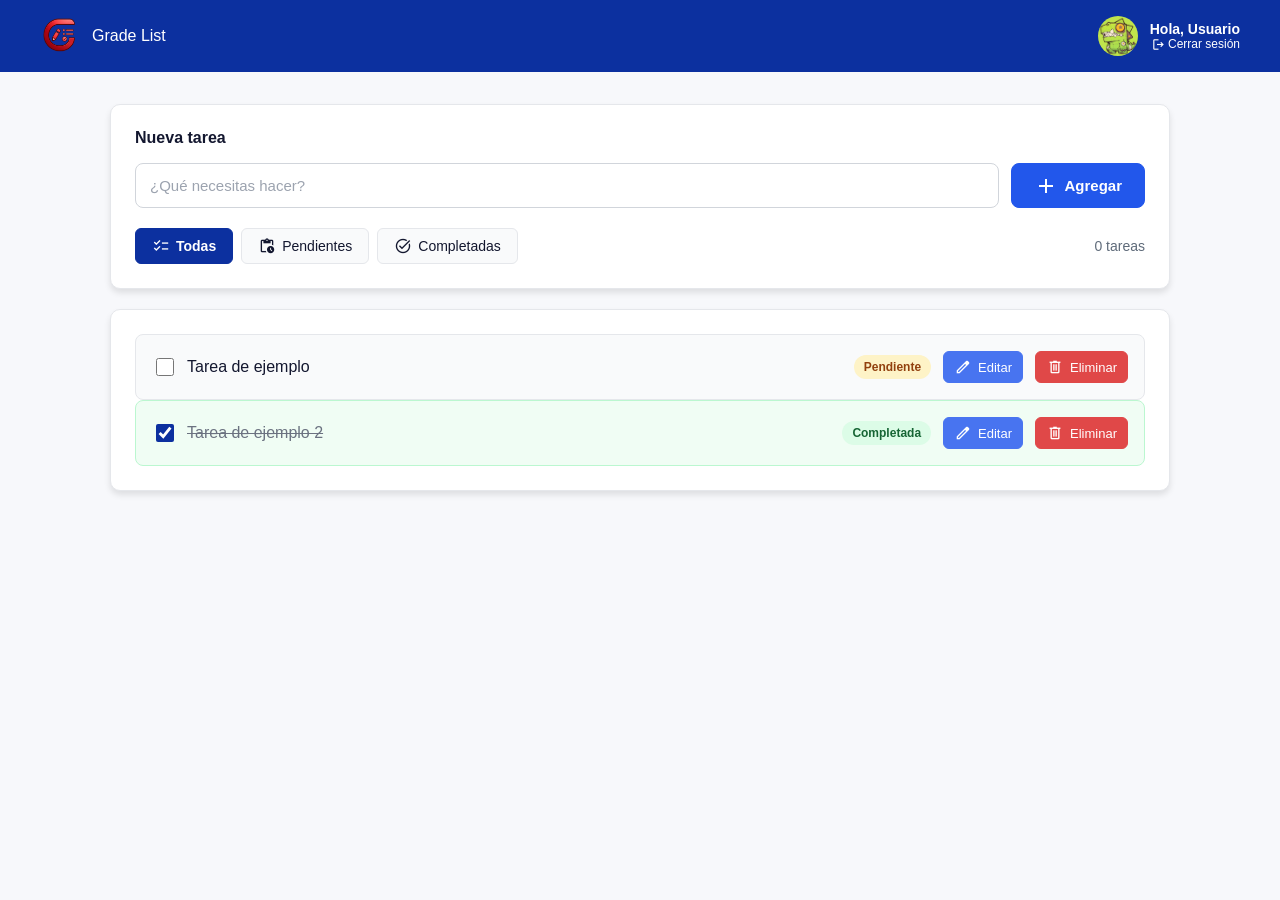
==== index.html @ 2c42d092 "feat: completa estilos responsive del frontend" ====
<!DOCTYPE html>
<html lang="es">

<head>
    <meta charset="UTF-8">

    <meta
        name="viewport"
        content="width=device-width, initial-scale=1.0"
    >

    <link rel="stylesheet" href="./css/styles.css">

    <link
        href="https://fonts.googleapis.com/css2?family=Material+Symbols+Outlined"
        rel="stylesheet"
    >

    <title>Grade List</title>
</head>

<body>

    <header>

        <!-- Identidad de la aplicación -->
        <a href="index.html" class="logo">
            <img
                src="image/logo4.png"
                alt="Logo de Grade List"
            >

            <span>Grade List</span>
        </a>


        <!-- Información del usuario -->
        <div class="usuario">

            <img
                src="image/perfil-usuario.jpg"
                alt="Foto de perfil del usuario"
            >

            <div class="usuario-info">

                <p>Hola, Usuario</p>

                <button type="button">

                    <span
                        class="material-symbols-outlined"
                        aria-hidden="true"
                    >
                        logout
                    </span>

                    Cerrar sesión

                </button>

            </div>

        </div>

    </header>


    <main>

        <h1 class="visually-hidden">
            Mis tareas
        </h1>


        <!-- Tarjeta superior: formulario y filtros -->
        <div class="panel-controles">


            <!-- Crear tarea -->
            <section id="crear-tarea">

                <h2>Nueva tarea</h2>

                <form id="formulario-tarea">

                    <label
                        for="titulo"
                        class="visually-hidden"
                    >
                        Nueva tarea
                    </label>

                    <input
                        type="text"
                        id="titulo"
                        name="titulo"
                        placeholder="¿Qué necesitas hacer?"
                        minlength="3"
                        required
                    >

                    <button type="submit">

                        <span
                            class="material-symbols-outlined"
                            aria-hidden="true"
                        >
                            add
                        </span>

                        Agregar

                    </button>

                </form>

            </section>


            <!-- Mensajes de éxito o error -->
            <div
                id="mensajes"
                class="mensaje"
                aria-live="polite"
            ></div>


            <!-- Filtros -->
            <section id="filtros">

                <h2 class="visually-hidden">
                    Filtrar tareas
                </h2>


                <div class="grupo-filtros">


                    <!-- Todas -->
                    <button
                        type="button"
                        class="filtro activo"
                        data-filtro="todas"
                        aria-pressed="true"
                        aria-label="Mostrar todas las tareas"
                        title="Todas"
                    >

                        <span
                            class="material-symbols-outlined"
                            aria-hidden="true"
                        >
                            checklist
                        </span>

                        <span class="texto-filtro">
                            Todas
                        </span>

                    </button>


                    <!-- Pendientes -->
                    <button
                        type="button"
                        class="filtro"
                        data-filtro="pendientes"
                        aria-pressed="false"
                        aria-label="Mostrar tareas pendientes"
                        title="Pendientes"
                    >

                        <span
                            class="material-symbols-outlined"
                            aria-hidden="true"
                        >
                            pending_actions
                        </span>

                        <span class="texto-filtro">
                            Pendientes
                        </span>

                    </button>


                    <!-- Completadas -->
                    <button
                        type="button"
                        class="filtro"
                        data-filtro="completadas"
                        aria-pressed="false"
                        aria-label="Mostrar tareas completadas"
                        title="Completadas"
                    >

                        <span
                            class="material-symbols-outlined"
                            aria-hidden="true"
                        >
                            task_alt
                        </span>

                        <span class="texto-filtro">
                            Completadas
                        </span>

                    </button>

                </div>


                <!-- Contador -->
                <p id="contador-tareas">

                    <span id="cantidad-tareas">
                        0
                    </span>

                    tareas

                </p>

            </section>

        </div>


        <!-- Tarjeta inferior: lista de tareas -->
        <section id="lista-tareas">

            <h2 class="visually-hidden">
                Lista de tareas
            </h2>


            <ul id="tareas">


                <!-- Tarea pendiente -->
                <li
                    class="tarea"
                    data-estado="pendiente"
                >

                    <label>

                        <input
                            type="checkbox"
                            class="checkbox-tarea"
                        >

                        <span class="titulo">
                            Tarea de ejemplo
                        </span>

                    </label>


                    <span class="estado">
                        Pendiente
                    </span>


                    <button
                        type="button"
                        class="editar"
                        aria-label="Editar tarea"
                        title="Editar"
                    >

                        <span
                            class="material-symbols-outlined"
                            aria-hidden="true"
                        >
                            edit
                        </span>

                        <span class="texto-boton">
                            Editar
                        </span>

                    </button>


                    <button
                        type="button"
                        class="eliminar"
                        aria-label="Eliminar tarea"
                        title="Eliminar"
                    >

                        <span
                            class="material-symbols-outlined"
                            aria-hidden="true"
                        >
                            delete
                        </span>

                        <span class="texto-boton">
                            Eliminar
                        </span>

                    </button>

                </li>


                <!-- Tarea completada -->
                <li
                    class="tarea"
                    data-estado="completada"
                >

                    <label>

                        <input
                            type="checkbox"
                            class="checkbox-tarea"
                            checked
                        >

                        <span class="titulo">
                            Tarea de ejemplo 2
                        </span>

                    </label>


                    <span class="estado">
                        Completada
                    </span>


                    <button
                        type="button"
                        class="editar"
                        aria-label="Editar tarea"
                        title="Editar"
                    >

                        <span
                            class="material-symbols-outlined"
                            aria-hidden="true"
                        >
                            edit
                        </span>

                        <span class="texto-boton">
                            Editar
                        </span>

                    </button>


                    <button
                        type="button"
                        class="eliminar"
                        aria-label="Eliminar tarea"
                        title="Eliminar"
                    >

                        <span
                            class="material-symbols-outlined"
                            aria-hidden="true"
                        >
                            delete
                        </span>

                        <span class="texto-boton">
                            Eliminar
                        </span>

                    </button>

                </li>

            </ul>

        </section>

    </main>


    <footer></footer>

</body>

</html>
---- css/styles.css ----
* {
    box-sizing: border-box;
}

/* Material Symbols */
.material-symbols-outlined {
    line-height: 1;
    vertical-align: middle;
}


/* =========================
   BODY
========================= */

body {
    font-family: Arial, sans-serif;
    margin: 0;
    padding: 0;

    background-color: #F7F8FB;
    color: #13172F;

    min-height: 100vh;
}


/* =========================
   HEADER
========================= */

header {
    display: flex;
    justify-content: space-between;
    align-items: center;

    padding: 16px 40px;

    color: white;
    background-color: #0C309F;
}


/* Logo */

.logo {
    display: flex;
    align-items: center;
    gap: 12px;

    text-decoration: none;
    color: white;
}

.logo img {
    width: 40px;
    height: 40px;

    object-fit: cover;
}


/* Usuario */

.usuario {
    display: flex;
    align-items: center;
    gap: 12px;
}

.usuario-info {
    display: flex;
    flex-direction: column;
    align-items: flex-end;
}

.usuario img {
    width: 40px;
    height: 40px;

    object-fit: cover;
    border-radius: 50%;
}

.usuario-info p {
    margin: 0;

    font-size: 14px;
    font-weight: bold;
}

.usuario-info button {
    display: flex;
    align-items: center;
    gap: 2px;

    padding: 0;

    border: none;

    background: none;
    color: white;

    font-size: 12px;

    cursor: pointer;
}

.usuario-info button .material-symbols-outlined {
    font-size: 15px;
}

.usuario-info button:hover {
    color: #D1D5DB;
}


/* =========================
   MAIN
========================= */

main {
    width: 100%;
    max-width: 1100px;

    margin: 0 auto;
    padding: 32px 20px;
}

main h1 {
    margin-top: 0;
    margin-bottom: 24px;

    font-size: 30px;
}


/* Elementos visibles solo para lectores de pantalla */

.visually-hidden {
    position: absolute;

    width: 1px;
    height: 1px;

    padding: 0;
    margin: -1px;

    overflow: hidden;
    white-space: nowrap;

    border: 0;

    clip-path: inset(50%);
}


/* =========================
   TARJETAS
========================= */

.panel-controles,
#lista-tareas {
    padding: 24px;

    background-color: #FFFFFF;

    border: 1px solid #E5E7EB;
    border-radius: 10px;

    box-shadow: 0 4px 6px rgba(0, 0, 0, 0.1);
}

.panel-controles {
    margin-bottom: 20px;
}


/* =========================
   CREAR TAREA
========================= */

#crear-tarea {
    margin-bottom: 20px;
}

#crear-tarea h2 {
    margin: 0 0 16px;

    font-size: 16px;
    font-weight: 700;

    color: #13172F;
}


/* Formulario */

#formulario-tarea {
    display: flex;
    align-items: stretch;

    gap: 12px;
}

#formulario-tarea input {
    flex: 1;

    min-width: 0;
    height: 45px;

    padding: 0 14px;

    border: 1px solid #D1D5DB;
    border-radius: 8px;

    background-color: #FFFFFF;
    color: #13172F;

    font-size: 15px;

    outline: none;

    transition:
        border-color 0.2s,
        box-shadow 0.2s;
}

#formulario-tarea input::placeholder {
    color: #9CA3AF;
}

#formulario-tarea input:focus {
    border-color: #2257EB;

    box-shadow:
        0 0 0 3px rgba(34, 87, 235, 0.12);
}


/* Botón agregar */

#formulario-tarea button {
    display: flex;
    align-items: center;
    justify-content: center;

    gap: 6px;

    min-width: 110px;
    height: 45px;

    padding: 0 22px;

    border: 1px solid #2257EB;
    border-radius: 8px;

    background-color: #2257EB;
    color: #FFFFFF;

    font-size: 15px;
    font-weight: 600;

    cursor: pointer;

    transition:
        background-color 0.2s,
        border-color 0.2s,
        transform 0.1s;
}

#formulario-tarea button:hover {
    background-color: #1745C7;
    border-color: #1745C7;
}

#formulario-tarea button:active {
    transform: scale(0.98);
}


/* =========================
   MENSAJES
========================= */

.mensaje {
    padding: 12px 16px;
    margin-bottom: 20px;

    border-radius: 8px;

    font-size: 14px;
}

.mensaje:empty {
    display: none;
}

.mensaje.exito {
    color: #166534;

    background-color: #DCFCE7;

    border: 1px solid #86EFAC;
}

.mensaje.error {
    color: #991B1B;

    background-color: #FEE2E2;

    border: 1px solid #FCA5A5;
}


/* =========================
   FILTROS
========================= */

#filtros {
    display: flex;
    justify-content: space-between;
    align-items: center;

    gap: 16px;

    flex-wrap: wrap;
}

.grupo-filtros {
    display: flex;

    gap: 8px;

    flex-wrap: wrap;
}

.filtro {
    display: flex;
    align-items: center;

    gap: 6px;

    padding: 8px 16px;

    border: 1px solid #E5E7EB;
    border-radius: 6px;

    background-color: #F9FAFB;
    color: #13172F;

    cursor: pointer;

    font-size: 14px;

    transition:
        background-color 0.2s,
        border-color 0.2s,
        color 0.2s;
}

.filtro .material-symbols-outlined {
    font-size: 18px;
}

.filtro.activo {
    background-color: #0C309F;
    color: #FFFFFF;

    border-color: #0C309F;

    font-weight: 600;
}

.filtro.activo:hover {
    background-color: #09277F;
    border-color: #09277F;
}

.filtro:hover:not(.activo) {
    background-color: #EEF3FF;
    color: #0C309F;

    border-color: #0C309F;
}


/* Contador */

#contador-tareas {
    margin: 0;

    color: #5F6B7A;

    font-size: 14px;

    white-space: nowrap;
}


/* =========================
   LISTA DE TAREAS
========================= */

#tareas {
    list-style: none;

    margin: 0;
    padding: 0;
}


/* Cada tarea */

.tarea {
    display: flex;
    align-items: center;

    gap: 12px;

    padding: 16px;

    border: 1px solid #E5E7EB;
    border-radius: 8px;

    background-color: #F9FAFB;
}


/* Checkbox + título */

.tarea label {
    display: flex;
    align-items: center;

    gap: 10px;

    flex: 1;
}

.checkbox-tarea {
    width: 18px;
    height: 18px;

    accent-color: #0C309F;

    cursor: pointer;
}


/* Estado */

.estado {
    padding: 5px 10px;

    border-radius: 20px;

    background-color: #FEF3C7;
    color: #92400E;

    font-size: 12px;
    font-weight: 600;
}


/* =========================
   BOTONES DE TAREA
========================= */

.tarea button {
    display: flex;
    align-items: center;

    gap: 6px;

    padding: 6px 10px;

    border-radius: 6px;

    color: white;

    font-size: 13px;
    font-weight: 500;

    cursor: pointer;

    transition: background-color 0.2s;
}

.tarea button .material-symbols-outlined {
    font-size: 18px;
}


/* Editar */

.editar {
    background-color: #4874F0;

    border: 1px solid #4874F0;
}

.editar:hover {
    background-color: #315FDF;

    border-color: #315FDF;
}


/* Eliminar */

.eliminar {
    background-color: #E04848;

    border: 1px solid #E04848;
}

.eliminar:hover {
    background-color: #C93434;

    border-color: #C93434;
}


/* =========================
   TAREA COMPLETADA
========================= */

.tarea[data-estado="completada"] {
    background-color: #F0FDF4;

    border-color: #BBF7D0;
}

.tarea[data-estado="completada"] .titulo {
    color: #6B7280;

    text-decoration: line-through;
}

.tarea[data-estado="completada"] .estado {
    background-color: #DCFCE7;
    color: #166534;
}


/* =========================
   RESPONSIVE
========================= */

@media (max-width: 600px) {

    /* Header */

    header {
        padding: 8px 20px;
    }

    .logo {
        gap: 6px;
    }

    .logo img {
        width: 30px;
        height: 30px;
    }

    .usuario {
        gap: 6px;
    }

    .usuario img {
        width: 30px;
        height: 30px;
    }

    .usuario-info p {
        font-size: 12px;
    }

    .usuario-info button {
        font-size: 11px;
    }

    .usuario-info button .material-symbols-outlined {
        font-size: 14px;
    }


    /* Main */

    main {
        padding: 20px 12px;
    }


    /* Tarjetas */

    .panel-controles,
    #lista-tareas {
        padding: 12px;
    }

    .panel-controles {
        margin-bottom: 10px;
    }


    /* Crear tarea */

    #crear-tarea {
        margin-bottom: 10px;
    }

    #crear-tarea h2 {
        margin: 0 0 10px;

        font-size: 13px;
    }


    /* Formulario */

    #formulario-tarea {
        gap: 6px;
    }

    #formulario-tarea input {
        height: 42px;

        padding: 0 12px;

        font-size: 14px;
    }

    #formulario-tarea button {
        min-width: 105px;
        height: 42px;

        padding: 0 12px;

        font-size: 13px;
        font-weight: 600;
    }


    /* Filtros */

    #filtros {
        gap: 10px;
    }

    .filtro .texto-filtro {
        display: none;
    }

    .filtro {
        display: flex;
        align-items: center;
        justify-content: center;

        width: 36px;
        height: 36px;

        padding: 0;
    }

    .filtro .material-symbols-outlined {
        font-size: 19px;
    }


    /* Contador */

    #contador-tareas {
        margin: 0;

        font-size: 14px;

        white-space: nowrap;
    }


    /* Tareas */

    .tarea {
        gap: 6px;

        padding: 7px;
    }

    .tarea label {
        min-width: 0;

        gap: 8px;
    }

    .tarea .titulo {
        font-size: 14px;

        line-height: 1.15;

        overflow-wrap: anywhere;
    }


    /* Estado */

    .estado {
        padding: 4px 7px;

        font-size: 10px;

        white-space: nowrap;
    }


    /* Ocultar texto de botones */

    .tarea .texto-boton {
        display: none;
    }


    /* Botones editar/eliminar */

    .tarea button {
        display: flex;
        align-items: center;
        justify-content: center;

        width: 32px;
        height: 32px;

        padding: 0;

        flex-shrink: 0;
    }

    .tarea button .material-symbols-outlined {
        font-size: 17px;
    }
}
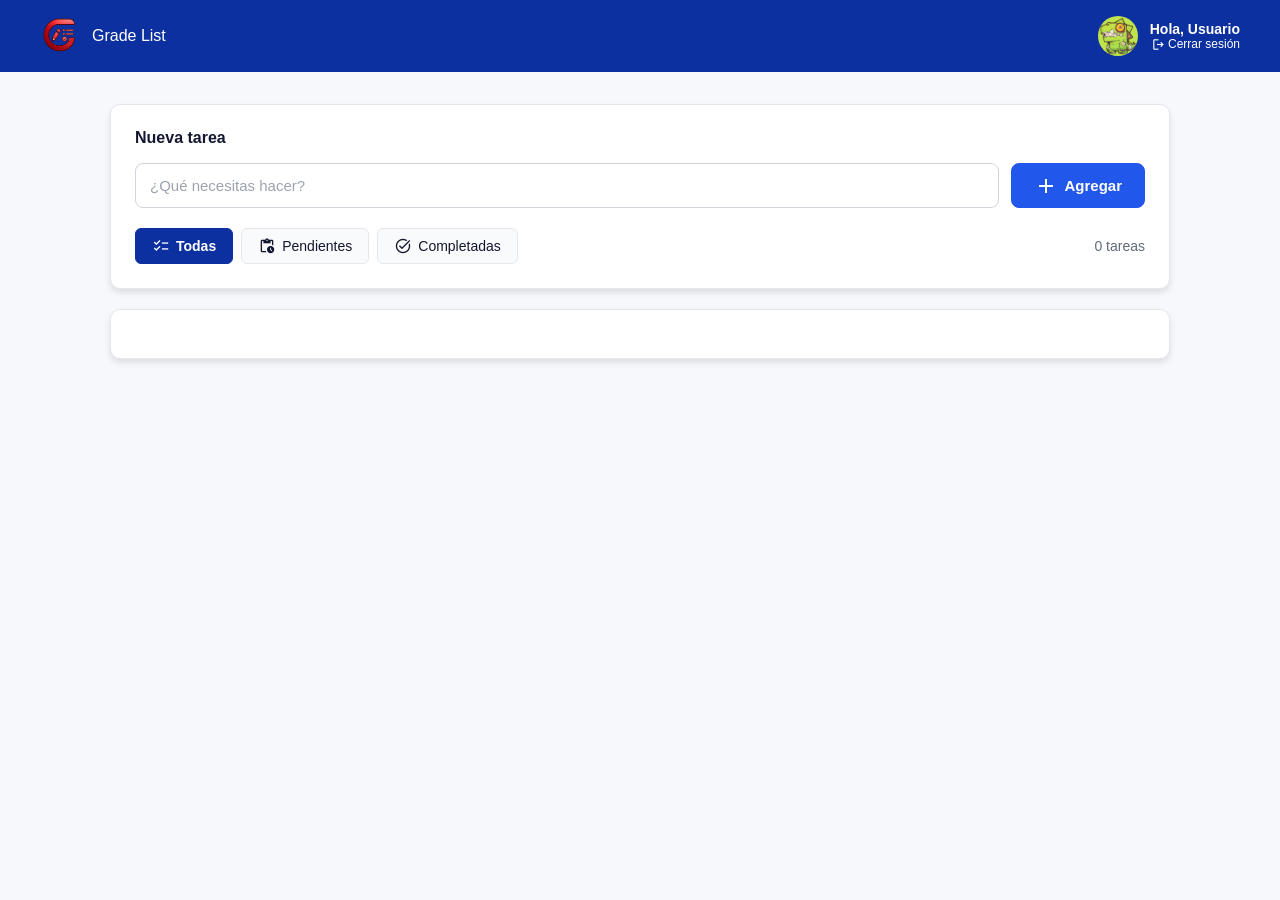
==== commit d5e9859b: "feat: agrega creacion dinamica de tareas" ====
--- a/index.html
+++ b/index.html
@@ -234,149 +234,7 @@
                 Lista de tareas
             </h2>
 
-
-            <ul id="tareas">
-
-
-                <!-- Tarea pendiente -->
-                <li
-                    class="tarea"
-                    data-estado="pendiente"
-                >
-
-                    <label>
-
-                        <input
-                            type="checkbox"
-                            class="checkbox-tarea"
-                        >
-
-                        <span class="titulo">
-                            Tarea de ejemplo
-                        </span>
-
-                    </label>
-
-
-                    <span class="estado">
-                        Pendiente
-                    </span>
-
-
-                    <button
-                        type="button"
-                        class="editar"
-                        aria-label="Editar tarea"
-                        title="Editar"
-                    >
-
-                        <span
-                            class="material-symbols-outlined"
-                            aria-hidden="true"
-                        >
-                            edit
-                        </span>
-
-                        <span class="texto-boton">
-                            Editar
-                        </span>
-
-                    </button>
-
-
-                    <button
-                        type="button"
-                        class="eliminar"
-                        aria-label="Eliminar tarea"
-                        title="Eliminar"
-                    >
-
-                        <span
-                            class="material-symbols-outlined"
-                            aria-hidden="true"
-                        >
-                            delete
-                        </span>
-
-                        <span class="texto-boton">
-                            Eliminar
-                        </span>
-
-                    </button>
-
-                </li>
-
-
-                <!-- Tarea completada -->
-                <li
-                    class="tarea"
-                    data-estado="completada"
-                >
-
-                    <label>
-
-                        <input
-                            type="checkbox"
-                            class="checkbox-tarea"
-                            checked
-                        >
-
-                        <span class="titulo">
-                            Tarea de ejemplo 2
-                        </span>
-
-                    </label>
-
-
-                    <span class="estado">
-                        Completada
-                    </span>
-
-
-                    <button
-                        type="button"
-                        class="editar"
-                        aria-label="Editar tarea"
-                        title="Editar"
-                    >
-
-                        <span
-                            class="material-symbols-outlined"
-                            aria-hidden="true"
-                        >
-                            edit
-                        </span>
-
-                        <span class="texto-boton">
-                            Editar
-                        </span>
-
-                    </button>
-
-
-                    <button
-                        type="button"
-                        class="eliminar"
-                        aria-label="Eliminar tarea"
-                        title="Eliminar"
-                    >
-
-                        <span
-                            class="material-symbols-outlined"
-                            aria-hidden="true"
-                        >
-                            delete
-                        </span>
-
-                        <span class="texto-boton">
-                            Eliminar
-                        </span>
-
-                    </button>
-
-                </li>
-
-            </ul>
+            <ul id="tareas"></ul>
 
         </section>
 
@@ -385,6 +243,8 @@
 
     <footer></footer>
 
+    <script src="./js/app.js"></script>
+
 </body>
 
 </html>
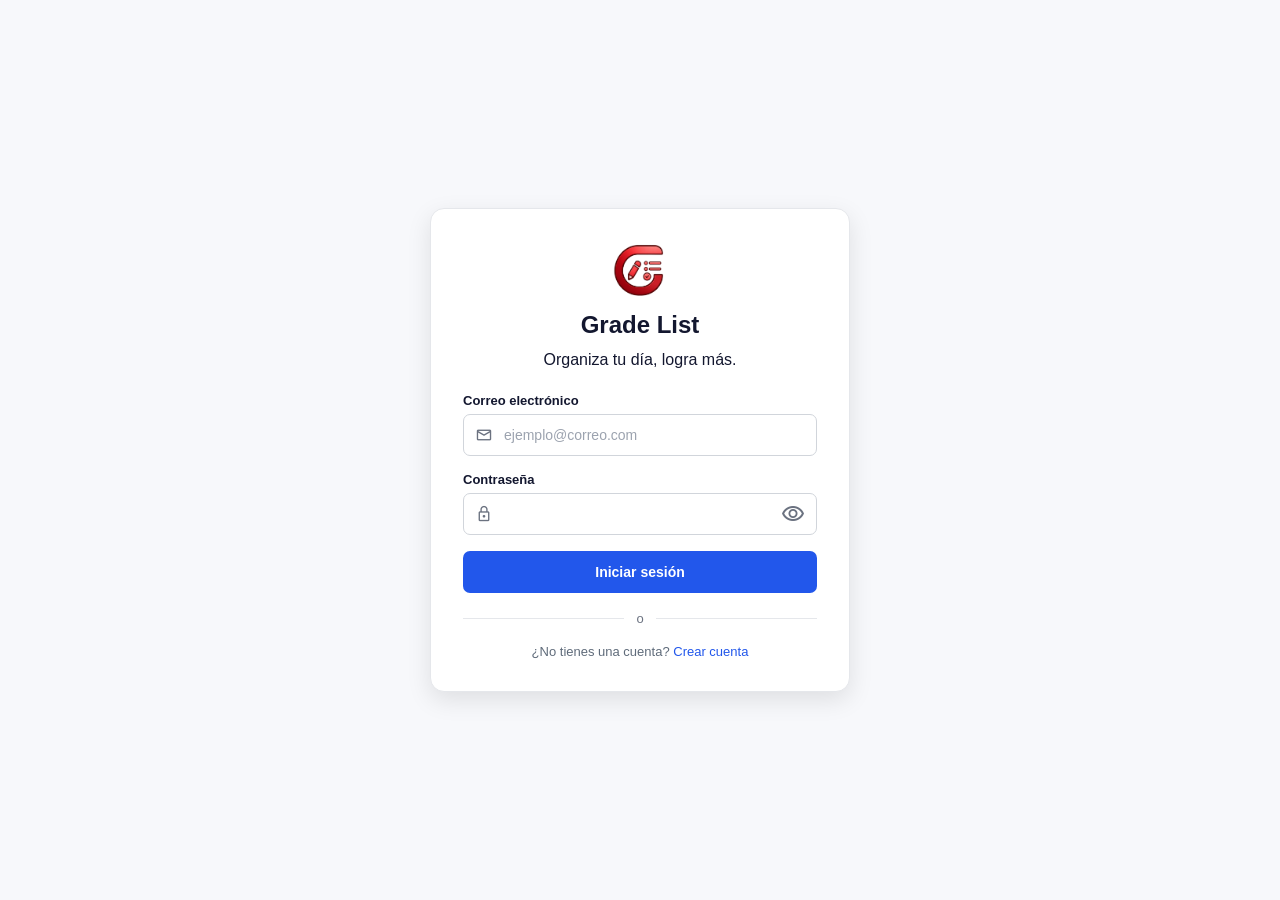
==== commit d5070b41: "feat(auth): completa login y manejo de sesion" ====
--- a/index.html
+++ b/index.html
@@ -44,9 +44,9 @@
 
             <div class="usuario-info">
 
-                <p>Hola, Usuario</p>
-
-                <button type="button">
+                <span id="nombre-usuario">Hola, Usuario</span>
+
+                <button type="button" id="cerrar-sesion">
 
                     <span
                         class="material-symbols-outlined"
@@ -96,7 +96,6 @@
                         id="titulo"
                         name="titulo"
                         placeholder="¿Qué necesitas hacer?"
-                        minlength="3"
                         required
                     >
 
@@ -217,8 +216,9 @@
                     <span id="cantidad-tareas">
                         0
                     </span>
-
-                    tareas
+                    <span id="texto-contador">
+                        tareas
+                    </span>
 
                 </p>
 
--- a/css/styles.css
+++ b/css/styles.css
@@ -468,57 +468,44 @@
 ========================= */
 
 .tarea button {
-    display: flex;
-    align-items: center;
-
+    display: inline-flex;
+    align-items: center;
     gap: 6px;
 
-    padding: 6px 10px;
-
-    border-radius: 6px;
-
-    color: white;
-
-    font-size: 13px;
+    background: none;
+    border: none;
+    padding: 6px 4px;
+
+    cursor: pointer;
+    font-size: 14px;
     font-weight: 500;
-
-    cursor: pointer;
-
-    transition: background-color 0.2s;
 }
 
 .tarea button .material-symbols-outlined {
     font-size: 18px;
+    line-height: 1;
 }
 
 
 /* Editar */
 
 .editar {
-    background-color: #4874F0;
-
-    border: 1px solid #4874F0;
+    color: #2563EB;
 }
 
 .editar:hover {
-    background-color: #315FDF;
-
-    border-color: #315FDF;
+    color: #1D4ED8;
 }
 
 
 /* Eliminar */
 
 .eliminar {
-    background-color: #E04848;
-
-    border: 1px solid #E04848;
+    color: #EF4444;
 }
 
 .eliminar:hover {
-    background-color: #C93434;
-
-    border-color: #C93434;
+    color: #DC2626;
 }
 
 
@@ -739,5 +726,21 @@
 
     .tarea button .material-symbols-outlined {
         font-size: 17px;
-    }
+        line-height: 1;
+    }
+}
+
+.input-editar {
+    flex: 1;
+    min-width: 0;
+    border: none;
+    outline: none;
+    background: transparent;
+    font: inherit;
+    color: inherit;
+    padding: 2px 4px;
+}
+
+.input-editar:focus {
+    box-shadow: 0 2px 0 #0C309F;
 }
